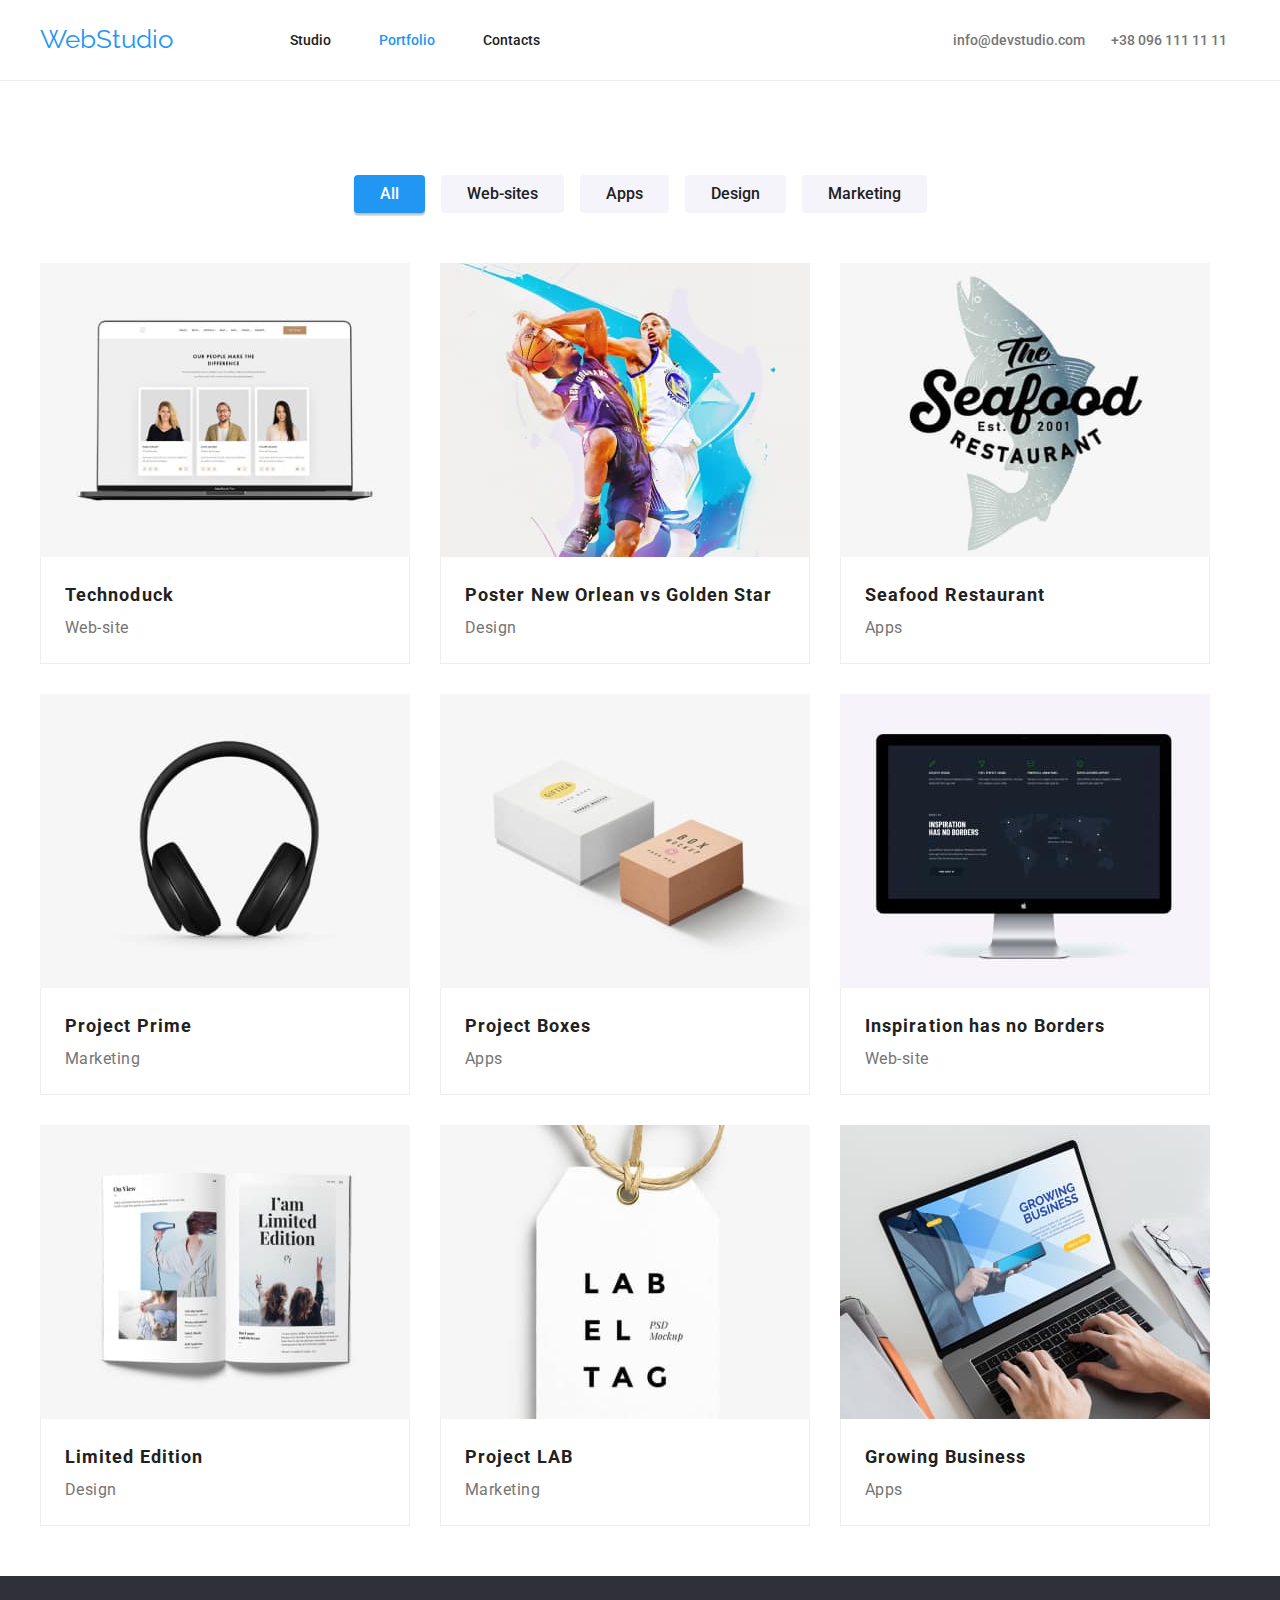
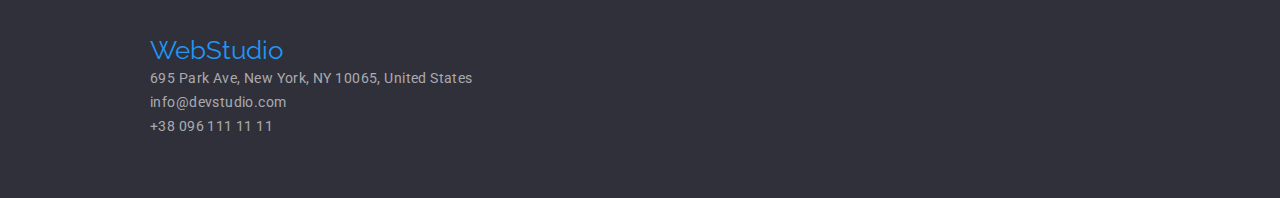
==== portfolio.html @ 9c86bbfa "Homework 3" ====
<!DOCTYPE html>
<html lang="en">
  <head>
    <meta charset="UTF-8" />
    <meta
      name="description"
      content="This is the portfolio page for the website of WebStudio"
    />
    <meta
      name="keywords"
      content="WebStudio, Website, Developers, Create, Solutions, Web solutions, technology, Portfolio"
    />
    <meta name="viewport" content="width=device-width, initial-scale=1.0" />
    <link
      rel="stylesheet"
      href="https://cdnjs.cloudflare.com/ajax/libs/modern-normalize/1.0.0/modern-normalize.min.css"
    />
    <link href="css/style.css" rel="stylesheet" />
    <link rel="preconnect" href="https://fonts.googleapis.com" />
    <link rel="preconnect" href="https://fonts.gstatic.com" crossorigin />
    <link
      href="https://fonts.googleapis.com/css2?family=Raleway:wght@700&family=Roboto:wght@400;500;900&display=swap"
      rel="stylesheet"
    />
    <title>Portfolio - WebStudio</title>
  </head>

  <body>
    <header class="header-line">
      <div class="header container">
        <nav class="navbar">
          <a href="index.html" class="logo link">WebStudio</a>
          <ul class="nav-list list">
            <li>
              <a href="index.html" class="nav-items link">Studio</a>
            </li>
            <li>
              <a href="portfolio.html" class="nav-items current-link link"
                >Portfolio</a
              >
            </li>
            <li>
              <a href="#" class="nav-items link">Contacts</a>
            </li>
          </ul>
        </nav>
        <ul class="right-navbar list">
          <li>
            <a href="mailto:info@devstudio.com" class="contact-information link"
              >info@devstudio.com</a
            >
          </li>
          <li>
            <a href="tel:+380961111111" class="contact-information link"
              >+38 096 111 11 11</a
            >
          </li>
        </ul>
      </div>
    </header>
    <main>
      <section class="portfolio-showcase">
        <div class="container">
          <ul class="selector-menu-buttons list">
            <li>
              <button type="button" class="filter-current">All</button>
            </li>
            <li>
              <button type="button">Web-sites</button>
            </li>
            <li>
              <button type="button">Apps</button>
            </li>
            <li>
              <button type="button">Design</button>
            </li>
            <li>
              <button type="button">Marketing</button>
            </li>
          </ul>

          <ul class="portfolio-showcase-pictures list">
            <li>
              <img
                src="./images/portfolio-images/imgportfolio-technoduck.jpg"
                width="370"
                height="294"
                alt="An image of a laptop with a website open on it"
              />
              <div class="project-wrapper">
                <h3>Technoduck</h3>
                <p>Web-site</p>
              </div>
            </li>
            <li>
              <img
                src="./images/portfolio-images/imgportfolio-neworleans-golden-star.jpg"
                width="370"
                height="294"
                alt="An image of Steph Curry blocking Herbet Jone's shot"
              />
              <div class="project-wrapper">
                <h3>Poster New Orlean vs Golden Star</h3>
                <p>Design</p>
              </div>
            </li>
            <li>
              <img
                src="./images/portfolio-images/imgportfolio-seafood.jpg"
                width="370"
                height="294"
                alt="An image of a poster for a seafood restaurant with a Shark on it"
              />
              <div class="project-wrapper">
                <h3>Seafood Restaurant</h3>
                <p>Apps</p>
              </div>
            </li>
            <li>
              <img
                src="./images/portfolio-images/imgporfolio-prime.jpg"
                width="370"
                height="294"
                alt="An image of a black pair of headphones with a white background"
              />
              <div class="project-wrapper">
                <h3>Project Prime</h3>
                <p>Marketing</p>
              </div>
            </li>
            <li>
              <img
                src="./images/portfolio-images/imgportfolio-project-boxes.jpg"
                width="370"
                height="294"
                alt="A picture of a white box and a redish/pink box"
              />
              <div class="project-wrapper">
                <h3>Project Boxes</h3>
                <p>Apps</p>
              </div>
            </li>
            <li>
              <img
                src="./images/portfolio-images/imgportfolio-inspiration-has-no-border.jpg"
                width="370"
                height="294"
                alt="Picture of Computer screen"
              />
              <div class="project-wrapper">
                <h3>Inspiration has no Borders</h3>
                <p>Web-site</p>
              </div>
            </li>
            <li>
              <img
                src="./images/portfolio-images/imgporfolio-limited-edition.jpg"
                width="370"
                height="294"
                alt="Picture of a book with the words limited edition printed on it"
              />
              <div class="project-wrapper">
                <h3>Limited Edition</h3>
                <p>Design</p>
              </div>
            </li>
            <li>
              <img
                src="./images/portfolio-images/imgportfolio-project-lab.jpg"
                width="370"
                height="294"
                alt="Picture of A Label with the words Label Tag written on it"
              />
              <div class="project-wrapper">
                <h3>Project LAB</h3>
                <p>Marketing</p>
              </div>
            </li>
            <li>
              <img
                src="./images/portfolio-images/imgportfolio-growing-buisness.jpg"
                width="370"
                height="294"
                alt="A picture of someone working on a laptop"
              />
              <div class="project-wrapper">
                <h3>Growing Business</h3>
                <p>Apps</p>
              </div>
            </li>
          </ul>
        </div>
      </section>
    </main>
    <footer class="footer-style">
      <div class="address-column container">
        <a href="index.html" class="logo link">WebStudio</a>
        <address>
          <ul class="list">
            <li class="address-bar-items">
              <a href="#" class="link"
                >695 Park Ave, New York, NY 10065, United States</a
              >
            </li>
            <li class="address-bar-items">
              <a href="mailto:info@devstudio.com" class="link"
                >info@devstudio.com</a
              >
            </li>
            <li class="address-bar-items">
              <a href="tel:+380961111111" class="link">+38 096 111 11 11</a>
            </li>
          </ul>
        </address>
      </div>
    </footer>
  </body>
</html>
---- css/style.css ----
:root {
  --blue: #2196f3;
  --black: #212121;
  --grey: #757575;
  --white: #ffffff;
  --dark-blue: #2f303a;
  --off-white: #f5f4fa;
  --card-border-white: #eeeeee;
  --border-bottom-grey: #ececec;
  --white-60percent: rgba(255, 255, 255, 0.6);
  --button-hover-blue: #188ce8;
}

body {
  font-family: "Roboto", sans-serif;
  margin: 0 auto;
}

h1,
h2,
h3,
h4,
h5,
h6,
p {
  margin: 0;
}
html {
  box-sizing: border-box;
}
*,
*::after,
*::before {
  box-sizing: inherit;
}
img {
  display: block;
  max-width: 100%;
  height: auto;
}
address {
  font-style: normal;
}
.link {
  text-decoration: none;
  color: inherit;
}
.list {
  list-style: none;
  padding: 0;
  margin: 0;
}

.container {
  width: 1200px;
  margin: 0 auto;
}

.header {
  display: flex;
  justify-content: space-between;
  align-items: center;
  height: 80px;
}

.header-line {
  border-bottom: 1px solid var(--border-bottom-grey);
}

.navbar {
  display: flex;
  justify-content: space-between;
  align-items: center;
  width: 500px;
}

a.current-link {
  color: var(--blue);
}

.nav-list {
  display: flex;
  justify-content: space-between;
  align-items: center;
  width: 50%;
}

.logo {
  font-family: "Raleway", sans-serif;
  font-size: 26px;
  color: var(--blue);
}

.right-navbar {
  width: 300px;
  display: flex;
  justify-content: space-around;
}

.nav-items {
  color: var(--black);
  font-size: 14px;
  font-weight: 500;
  transition-duration: 0.5s;
}

.contact-information {
  color: var(--grey);
  font-size: 14px;
  font-weight: 500;
  transition-duration: 0.5s;
}

.nav-items:hover,
.contact-information:hover {
  color: var(--blue);
}

.main-section {
  padding: 200px 0;
  background-color: var(--dark-blue);
  display: flex;
  flex-direction: column;
  justify-content: center;
  align-items: center;
  text-align: center; /** Centering The Button not sure if correct **/
}

.main-banner {
  color: var(--white);
  font-size: 44px;
  letter-spacing: 0.06em;
  font-weight: 900;
  padding-bottom: 30px;
}

.main-section button {
  color: var(--white);
  background-color: var(--blue);
  border-radius: 4px;
  border-style: none;
  padding: 10px 20px;
  line-height: 30px;
  font-weight: 700;
  font-size: 16px;
  cursor: pointer;
  transition: 200ms;
}

.main-section button:hover {
  background-color: var(--button-hover-blue);
}

.webstudio-selling-points {
  margin-bottom: 100px;
  margin-top: 94px;
  display: flex;
  justify-content: space-evenly;
}

.webstudio-selling-points div {
  width: 1170px;
}

.webstudio-selling-points ul {
  display: flex;
  flex-basis: calc((100%-90px) / 3);
}

.webstudio-selling-points h3 {
  color: var(--black);
  font-size: 14px;
  font-weight: 700;
  line-height: 24px;
  letter-spacing: 0.03em;
}

.webstudio-selling-points p {
  color: var(--grey);
  font-size: 14px;
  font-weight: 400;
  line-height: 24px;
  letter-spacing: 0.03em;
}

.what-we-do {
  display: flex;
  flex-direction: column;
  align-items: center;
  margin-bottom: 94px;
}

.what-we-do h2 {
  font-weight: 700;
  font-size: 36px;
  text-align: center;
  color: var(--black);
}

.images-section {
  display: flex;
  align-items: center;
}

.images-section li:not(:last-child) {
  margin-right: 30px;
}

image .our-team {
  width: 100%;
  background-color: var(--off-white);
  padding-bottom: 94px;
}

.our-team-header {
  padding-top: 94px;
  padding-bottom: 50px;
  color: var(--black);
  font-weight: 700;
  font-size: 36px;
  text-align: center;
}

.member-card {
  width: 270px;
  height: 368px;
  margin: 30px;
  background-color: var(--white);
  box-shadow: 0px 1px 3px rgba(0, 0, 0, 0.12), 0px 1px 1px rgba(0, 0, 0, 0.14),
    0px 2px 1px rgba(0, 0, 0, 0.2);
  border-radius: 0px 0px 4px 4px;
  text-align: center;
}

.member-name {
  font-weight: 500;
  color: var(--black);
  font-size: 16px;
  line-height: 19px;
  padding: 30px 60px 10px 60px;
}

.member-role {
  color: var(--grey);
  font-weight: 400;
  font-size: 16px;
  line-height: 19px;
}

.our-team ul {
  display: flex;
  justify-content: center;
}

.footer-style {
  background-color: var(--dark-blue);
  padding: 60px 0;
}

.address-column {
  margin-left: 150px;
}

.address-column ul {
  margin: 0;
  padding: 0;
}

.address-bar-items > a:hover {
  color: var(--white);
}

.address-bar-items > a {
  color: var(--white-60percent);
  font-size: 14px;
  line-height: 24px;
  letter-spacing: 0.03em;
  transition-duration: 0.5s;
}

.selector-menu-buttons {
  display: flex;
  flex-direction: row;
  justify-content: center;
  margin-bottom: 50px;
}
.selector-menu-buttons button {
  cursor: pointer;
  padding: 6px 26px;
  color: var(--black);
  background-color: var(--off-white);
  border-radius: 4px;
  border-style: hidden;
  margin: 0px 8px;
  transition: 200ms;
  font-weight: 500;
  font-size: 16px;
  line-height: 26px;
  font-family: "Roboto", sans-serif;
}
li > .filter-current {
  color: var(--white);
  background-color: var(--blue);
  box-shadow: 0px 3px 1px rgba(0, 0, 0, 0.1), 0px 1px 2px rgba(0, 0, 0, 0.08),
    0px 2px 2px rgba(0, 0, 0, 0.12);
}
.selector-menu-buttons button:hover {
  color: var(--white);
  background-color: var(--blue);
  box-shadow: 0px 3px 1px rgba(0, 0, 0, 0.1), 0px 1px 2px rgba(0, 0, 0, 0.08),
    0px 2px 2px rgba(0, 0, 0, 0.12);
}

.portfolio-showcase {
  margin-top: 94px;
}

.portfolio-showcase-pictures {
  display: flex;
  flex-direction: row;
  flex-wrap: wrap;
  margin-bottom: 50px;
  gap: 30px;
}

.portfolio-showcase-pictures li {
  cursor: pointer;
}

.project-wrapper > h3 {
  font-weight: 700;
  font-size: 18px;
  line-height: 36px;
  letter-spacing: 0.06em;
  color: var(--black);
}

.project-wrapper > p {
  font-weight: 400;
  font-size: 16px;
  line-height: 30px;
  letter-spacing: 0.03em;
  color: var(--grey);
}

.project-wrapper {
  padding: 20px 24px;
  border: 1px solid var(--card-border-white);
  border-top: none;
}
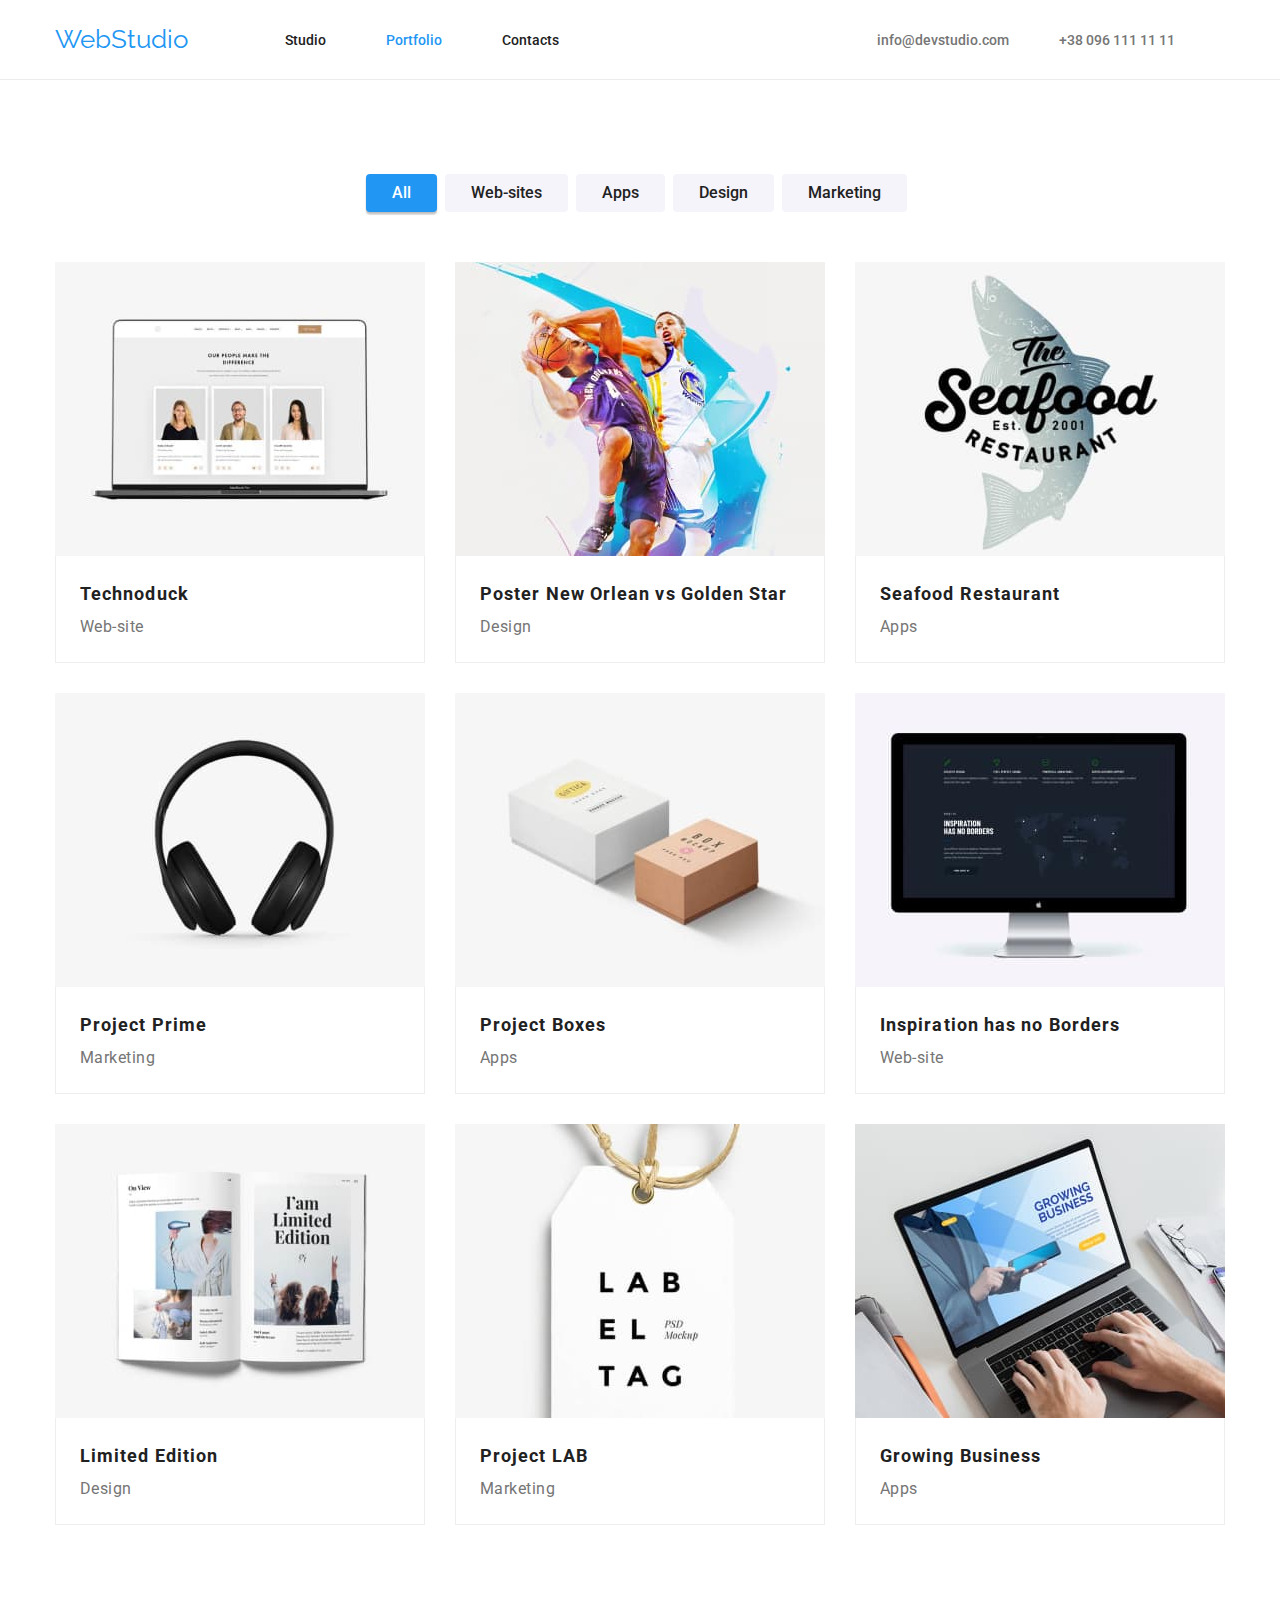
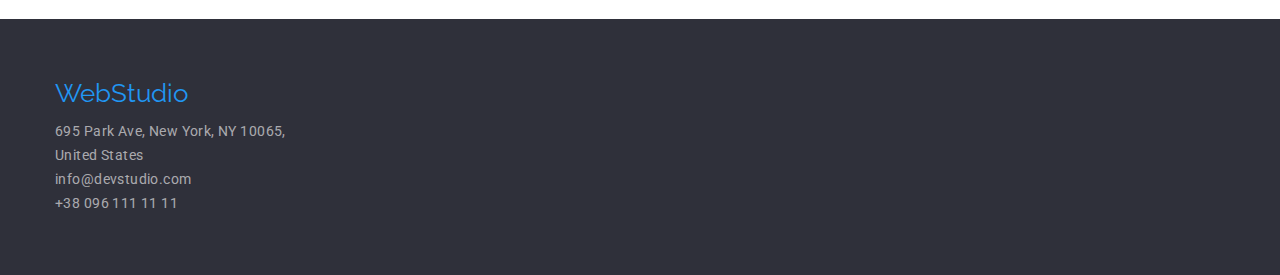
==== commit 6f2a9b87: "Made Requested Changes" ====
--- a/portfolio.html
+++ b/portfolio.html
@@ -31,26 +31,26 @@
         <nav class="navbar">
           <a href="index.html" class="logo link">WebStudio</a>
           <ul class="nav-list list">
-            <li>
+            <li class="nav-list-items">
               <a href="index.html" class="nav-items link">Studio</a>
             </li>
-            <li>
+            <li class="nav-list-items">
               <a href="portfolio.html" class="nav-items current-link link"
                 >Portfolio</a
               >
             </li>
-            <li>
+            <li class="nav-list-items">
               <a href="#" class="nav-items link">Contacts</a>
             </li>
           </ul>
         </nav>
-        <ul class="right-navbar list">
-          <li>
+        <ul class="navbar-contacts list">
+          <li class="navbar-contacts-items">
             <a href="mailto:info@devstudio.com" class="contact-information link"
               >info@devstudio.com</a
             >
           </li>
-          <li>
+          <li class="navbar-contacts-items">
             <a href="tel:+380961111111" class="contact-information link"
               >+38 096 111 11 11</a
             >
@@ -59,23 +59,29 @@
       </div>
     </header>
     <main>
-      <section class="portfolio-showcase">
+      <section class="section">
         <div class="container">
-          <ul class="selector-menu-buttons list">
-            <li>
-              <button type="button" class="filter-current">All</button>
-            </li>
-            <li>
-              <button type="button">Web-sites</button>
-            </li>
-            <li>
-              <button type="button">Apps</button>
-            </li>
-            <li>
-              <button type="button">Design</button>
-            </li>
-            <li>
-              <button type="button">Marketing</button>
+          <ul class="filter-menu list">
+            <li class="filter-menu-items">
+              <button type="button" class="filter-current filter-menu-buttons">
+                All
+              </button>
+            </li>
+            <li class="filter-menu-items">
+              <button type="button" class="filter-menu-buttons">
+                Web-sites
+              </button>
+            </li>
+            <li class="filter-menu-items">
+              <button type="button" class="filter-menu-buttons">Apps</button>
+            </li>
+            <li class="filter-menu-items">
+              <button type="button" class="filter-menu-buttons">Design</button>
+            </li>
+            <li class="filter-menu-items">
+              <button type="button" class="filter-menu-buttons">
+                Marketing
+              </button>
             </li>
           </ul>
 
@@ -88,8 +94,8 @@
                 alt="An image of a laptop with a website open on it"
               />
               <div class="project-wrapper">
-                <h3>Technoduck</h3>
-                <p>Web-site</p>
+                <h3 class="project-wrapper-title">Technoduck</h3>
+                <p class="project-wrapper-text">Web-site</p>
               </div>
             </li>
             <li>
@@ -100,8 +106,10 @@
                 alt="An image of Steph Curry blocking Herbet Jone's shot"
               />
               <div class="project-wrapper">
-                <h3>Poster New Orlean vs Golden Star</h3>
-                <p>Design</p>
+                <h3 class="project-wrapper-title">
+                  Poster New Orlean vs Golden Star
+                </h3>
+                <p class="project-wrapper-text">Design</p>
               </div>
             </li>
             <li>
@@ -112,8 +120,8 @@
                 alt="An image of a poster for a seafood restaurant with a Shark on it"
               />
               <div class="project-wrapper">
-                <h3>Seafood Restaurant</h3>
-                <p>Apps</p>
+                <h3 class="project-wrapper-title">Seafood Restaurant</h3>
+                <p class="project-wrapper-text">Apps</p>
               </div>
             </li>
             <li>
@@ -124,8 +132,8 @@
                 alt="An image of a black pair of headphones with a white background"
               />
               <div class="project-wrapper">
-                <h3>Project Prime</h3>
-                <p>Marketing</p>
+                <h3 class="project-wrapper-title">Project Prime</h3>
+                <p class="project-wrapper-text">Marketing</p>
               </div>
             </li>
             <li>
@@ -136,8 +144,8 @@
                 alt="A picture of a white box and a redish/pink box"
               />
               <div class="project-wrapper">
-                <h3>Project Boxes</h3>
-                <p>Apps</p>
+                <h3 class="project-wrapper-title">Project Boxes</h3>
+                <p class="project-wrapper-text">Apps</p>
               </div>
             </li>
             <li>
@@ -148,8 +156,10 @@
                 alt="Picture of Computer screen"
               />
               <div class="project-wrapper">
-                <h3>Inspiration has no Borders</h3>
-                <p>Web-site</p>
+                <h3 class="project-wrapper-title">
+                  Inspiration has no Borders
+                </h3>
+                <p class="project-wrapper-text">Web-site</p>
               </div>
             </li>
             <li>
@@ -160,8 +170,8 @@
                 alt="Picture of a book with the words limited edition printed on it"
               />
               <div class="project-wrapper">
-                <h3>Limited Edition</h3>
-                <p>Design</p>
+                <h3 class="project-wrapper-title">Limited Edition</h3>
+                <p class="project-wrapper-text">Design</p>
               </div>
             </li>
             <li>
@@ -172,8 +182,8 @@
                 alt="Picture of A Label with the words Label Tag written on it"
               />
               <div class="project-wrapper">
-                <h3>Project LAB</h3>
-                <p>Marketing</p>
+                <h3 class="project-wrapper-title">Project LAB</h3>
+                <p class="project-wrapper-text">Marketing</p>
               </div>
             </li>
             <li>
@@ -184,8 +194,8 @@
                 alt="A picture of someone working on a laptop"
               />
               <div class="project-wrapper">
-                <h3>Growing Business</h3>
-                <p>Apps</p>
+                <h3 class="project-wrapper-title">Growing Business</h3>
+                <p class="project-wrapper-text">Apps</p>
               </div>
             </li>
           </ul>
@@ -193,13 +203,14 @@
       </section>
     </main>
     <footer class="footer-style">
-      <div class="address-column container">
-        <a href="index.html" class="logo link">WebStudio</a>
+      <div class="container">
+        <a href="index.html" class="logo link footer-logo">WebStudio</a>
         <address>
           <ul class="list">
             <li class="address-bar-items">
               <a href="#" class="link"
-                >695 Park Ave, New York, NY 10065, United States</a
+                >695 Park Ave, New York, NY 10065,<br />
+                United States</a
               >
             </li>
             <li class="address-bar-items">
--- a/css/style.css
+++ b/css/style.css
@@ -54,13 +54,13 @@
 .container {
   width: 1200px;
   margin: 0 auto;
+  padding: 0 15px;
 }
 
 .header {
   display: flex;
   justify-content: space-between;
   align-items: center;
-  height: 80px;
 }
 
 .header-line {
@@ -71,7 +71,6 @@
   display: flex;
   justify-content: space-between;
   align-items: center;
-  width: 500px;
 }
 
 a.current-link {
@@ -82,7 +81,11 @@
   display: flex;
   justify-content: space-between;
   align-items: center;
-  width: 50%;
+  margin-left: 97px;
+}
+
+.nav-list-items {
+  margin-right: 60px;
 }
 
 .logo {
@@ -91,10 +94,12 @@
   color: var(--blue);
 }
 
-.right-navbar {
-  width: 300px;
-  display: flex;
-  justify-content: space-around;
+.navbar-contacts {
+  display: flex;
+}
+
+.navbar-contacts-items {
+  margin-right: 50px;
 }
 
 .nav-items {
@@ -102,6 +107,8 @@
   font-size: 14px;
   font-weight: 500;
   transition-duration: 0.5s;
+  display: block;
+  padding: 32px 0 31px 0;
 }
 
 .contact-information {
@@ -109,6 +116,8 @@
   font-size: 14px;
   font-weight: 500;
   transition-duration: 0.5s;
+  display: block;
+  padding: 32px 0 31px 0;
 }
 
 .nav-items:hover,
@@ -119,10 +128,6 @@
 .main-section {
   padding: 200px 0;
   background-color: var(--dark-blue);
-  display: flex;
-  flex-direction: column;
-  justify-content: center;
-  align-items: center;
   text-align: center; /** Centering The Button not sure if correct **/
 }
 
@@ -151,23 +156,28 @@
   background-color: var(--button-hover-blue);
 }
 
-.webstudio-selling-points {
-  margin-bottom: 100px;
-  margin-top: 94px;
-  display: flex;
-  justify-content: space-evenly;
-}
-
-.webstudio-selling-points div {
-  width: 1170px;
-}
-
-.webstudio-selling-points ul {
-  display: flex;
-  flex-basis: calc((100%-90px) / 3);
-}
-
-.webstudio-selling-points h3 {
+.section {
+  padding: 94px 0;
+}
+
+.section-no-top-padding {
+  padding-top: 0px;
+}
+
+.section-team {
+  background-color: var(--off-white);
+}
+
+.benefits {
+  display: flex;
+}
+
+.benefits-item {
+  margin-right: 30px;
+  flex-basis: calc((100%-120px) / 3);
+}
+
+.benefits-title {
   color: var(--black);
   font-size: 14px;
   font-weight: 700;
@@ -175,7 +185,7 @@
   letter-spacing: 0.03em;
 }
 
-.webstudio-selling-points p {
+.benefits-description {
   color: var(--grey);
   font-size: 14px;
   font-weight: 400;
@@ -186,15 +196,14 @@
 .what-we-do {
   display: flex;
   flex-direction: column;
-  align-items: center;
-  margin-bottom: 94px;
-}
-
-.what-we-do h2 {
+}
+
+.what-we-do-title {
   font-weight: 700;
   font-size: 36px;
   text-align: center;
   color: var(--black);
+  margin-bottom: 50px;
 }
 
 .images-section {
@@ -206,30 +215,32 @@
   margin-right: 30px;
 }
 
-image .our-team {
+.team-member-image {
   width: 100%;
   background-color: var(--off-white);
   padding-bottom: 94px;
 }
 
 .our-team-header {
-  padding-top: 94px;
-  padding-bottom: 50px;
-  color: var(--black);
+  color: var(--black);
+  margin-bottom: 50px;
   font-weight: 700;
   font-size: 36px;
   text-align: center;
 }
 
 .member-card {
-  width: 270px;
-  height: 368px;
-  margin: 30px;
   background-color: var(--white);
   box-shadow: 0px 1px 3px rgba(0, 0, 0, 0.12), 0px 1px 1px rgba(0, 0, 0, 0.14),
     0px 2px 1px rgba(0, 0, 0, 0.2);
   border-radius: 0px 0px 4px 4px;
   text-align: center;
+  padding-bottom: 30px;
+  margin-right: 30px;
+}
+
+.member-card-images {
+  margin-bottom: 30px;
 }
 
 .member-name {
@@ -237,7 +248,7 @@
   color: var(--black);
   font-size: 16px;
   line-height: 19px;
-  padding: 30px 60px 10px 60px;
+  margin-bottom: 30px;
 }
 
 .member-role {
@@ -247,7 +258,7 @@
   line-height: 19px;
 }
 
-.our-team ul {
+.our-team-cards {
   display: flex;
   justify-content: center;
 }
@@ -257,8 +268,9 @@
   padding: 60px 0;
 }
 
-.address-column {
-  margin-left: 150px;
+.footer-logo {
+  margin-bottom: 10px;
+  display: block;
 }
 
 .address-column ul {
@@ -278,20 +290,24 @@
   transition-duration: 0.5s;
 }
 
-.selector-menu-buttons {
+.filter-menu {
   display: flex;
   flex-direction: row;
   justify-content: center;
   margin-bottom: 50px;
 }
-.selector-menu-buttons button {
+
+.filter-menu-items {
+  margin-right: 8px;
+}
+
+.filter-menu-buttons {
   cursor: pointer;
   padding: 6px 26px;
   color: var(--black);
   background-color: var(--off-white);
   border-radius: 4px;
   border-style: hidden;
-  margin: 0px 8px;
   transition: 200ms;
   font-weight: 500;
   font-size: 16px;
@@ -311,23 +327,20 @@
     0px 2px 2px rgba(0, 0, 0, 0.12);
 }
 
-.portfolio-showcase {
-  margin-top: 94px;
-}
-
 .portfolio-showcase-pictures {
   display: flex;
   flex-direction: row;
   flex-wrap: wrap;
-  margin-bottom: 50px;
-  gap: 30px;
+  margin-top: -30px;
+  margin-left: -30px;
 }
 
 .portfolio-showcase-pictures li {
-  cursor: pointer;
-}
-
-.project-wrapper > h3 {
+  margin-top: 30px;
+  margin-left: 30px;
+}
+
+.project-wrapper-title {
   font-weight: 700;
   font-size: 18px;
   line-height: 36px;
@@ -335,7 +348,7 @@
   color: var(--black);
 }
 
-.project-wrapper > p {
+.project-wrapper-text {
   font-weight: 400;
   font-size: 16px;
   line-height: 30px;
